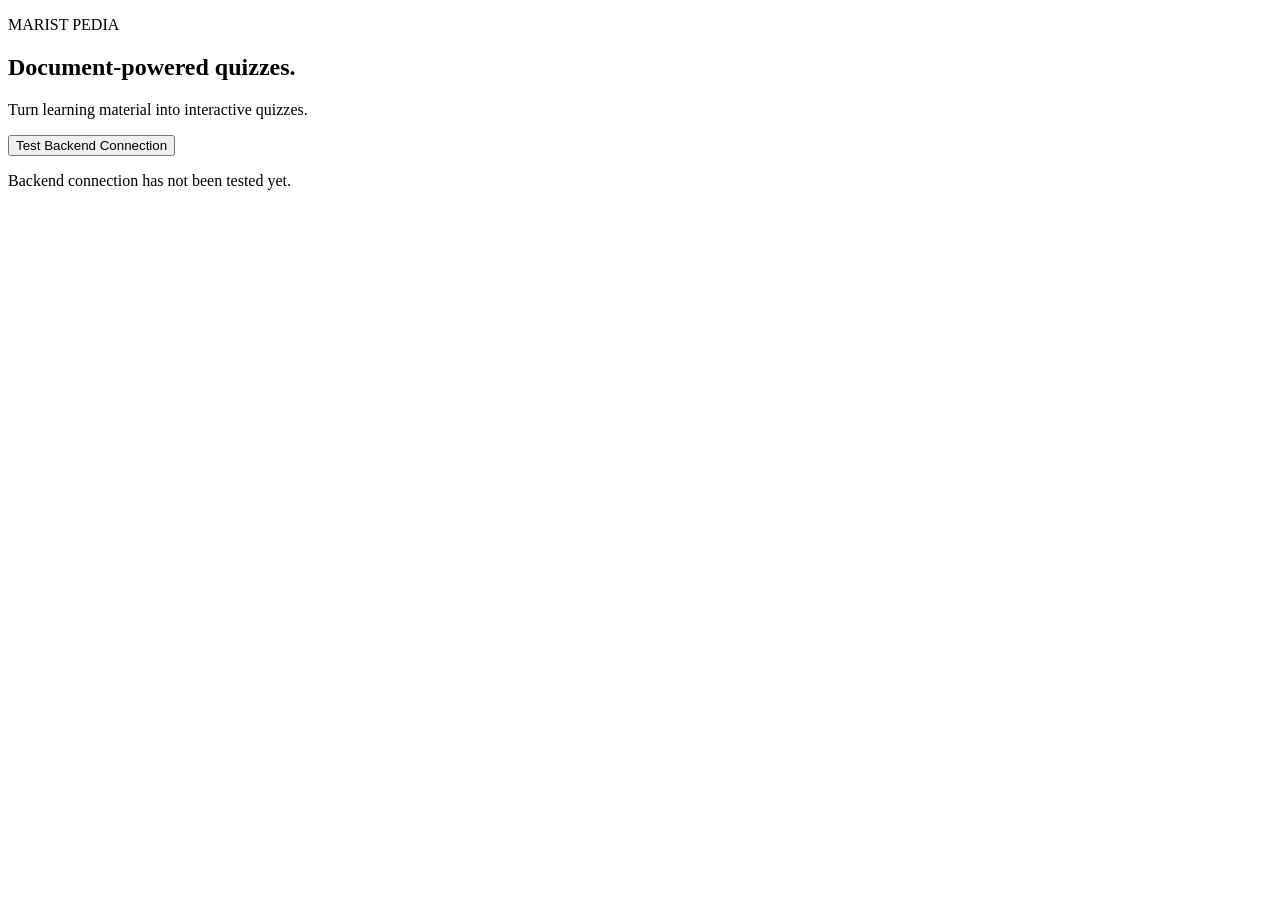
==== frontend/index.html @ e2cadfdc "feat(backend): establish FastAPI architecture" ====
<!DOCTYPE html>
<html lang="en">
<head>
    <meta charset="UTF-8">
    <meta name="viewport" content="width=device-width, initial-scale=1.0">

    <title>Marist Pedia</title>

    <link rel="stylesheet" href="/static/css/style.css">
</head>

<body>
    <main class="container">
        <section class="hero">
            <p class="eyebrow">MARIST PEDIA</p>

            <h1>Document-powered quizzes.</h1>

            <p class="subtitle">
                Turn learning material into interactive quizzes.
            </p>

            <button id="health-button">
                Test Backend Connection
            </button>

            <p id="status" class="status">
                Backend connection has not been tested yet.
            </p>
        </section>
    </main>

    <script src="/static/js/app.js"></script>
</body>
</html>
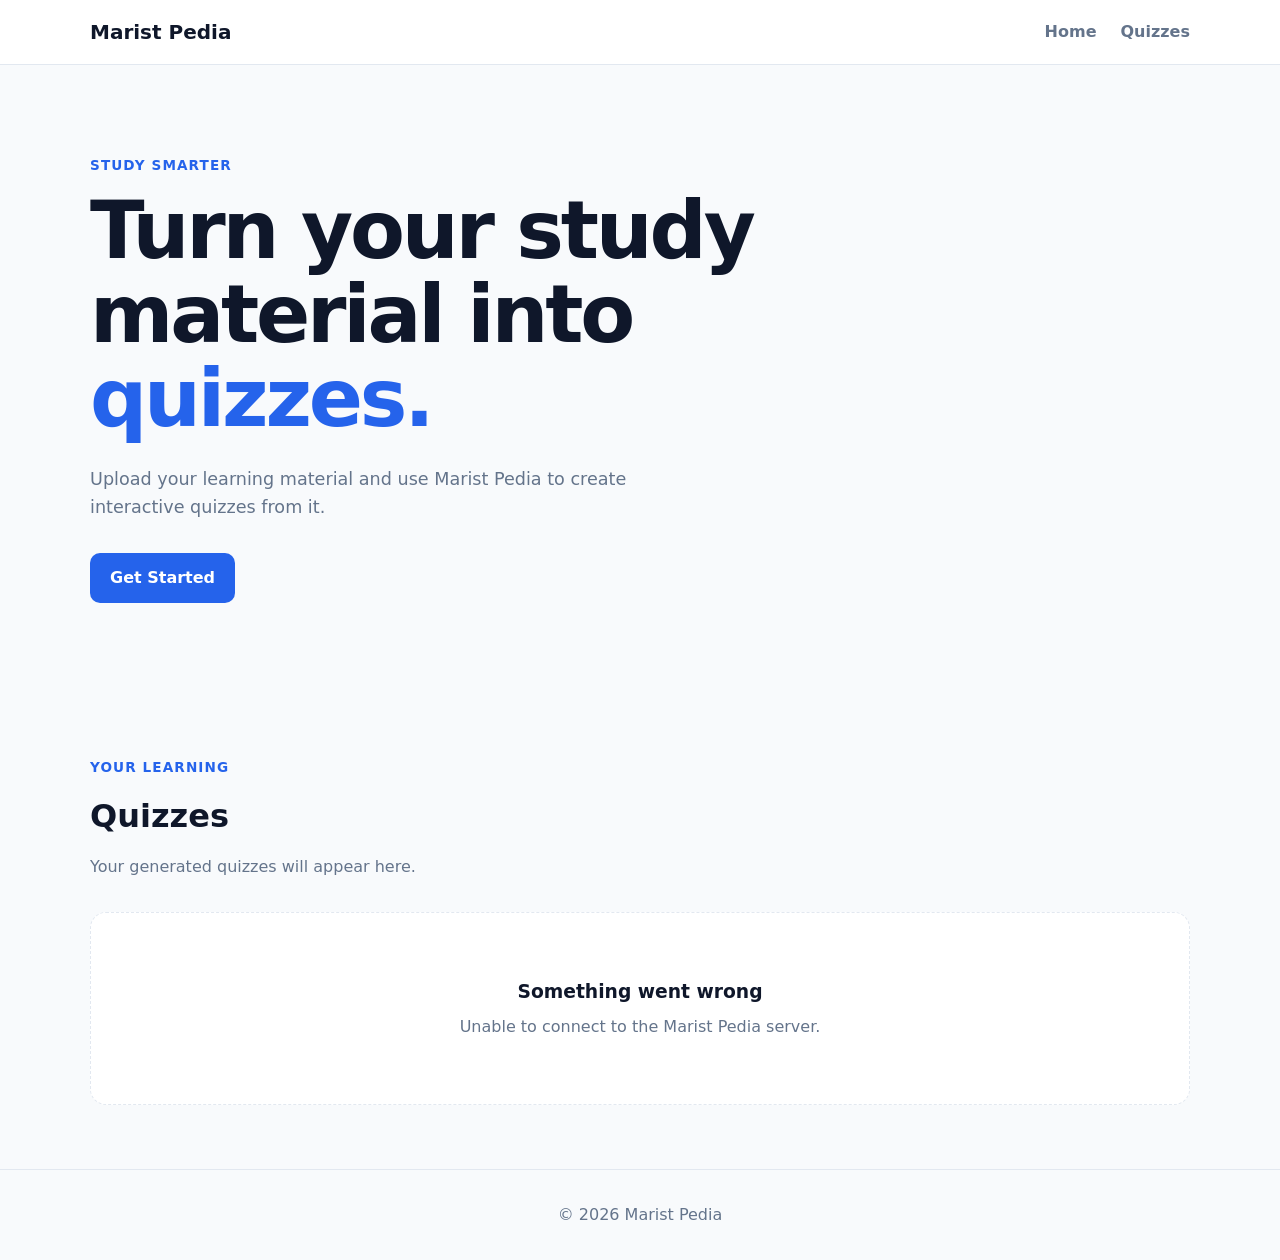
==== commit 08fd342f: "feat(frontend): establish frontend architecture" ====
--- a/frontend/index.html
+++ b/frontend/index.html
@@ -1,35 +1,102 @@
 <!DOCTYPE html>
 <html lang="en">
-<head>
-    <meta charset="UTF-8">
-    <meta name="viewport" content="width=device-width, initial-scale=1.0">
+    <head>
+        <meta charset="UTF-8">
+        <meta name="viewport" content="width=device-width, initial-scale=1.0">
+
+    <meta
+        name="description"
+        content="Marist Pedia - Turn your study documents into interactive quizzes."
+    >
 
     <title>Marist Pedia</title>
 
-    <link rel="stylesheet" href="/static/css/style.css">
-</head>
+    <link rel="stylesheet" href="css/reset.css">
+    <link rel="stylesheet" href="css/variables.css">
+    <link rel="stylesheet" href="css/global.css">
+    <link rel="stylesheet" href="css/components.css">
 
-<body>
-    <main class="container">
-        <section class="hero">
-            <p class="eyebrow">MARIST PEDIA</p>
+    </head>
 
-            <h1>Document-powered quizzes.</h1>
+    <body>
 
-            <p class="subtitle">
-                Turn learning material into interactive quizzes.
-            </p>
+    <header class="site-header">
+        <div class="container header-content">
+            <a href="/" class="logo">
+                Marist Pedia
+            </a>
 
-            <button id="health-button">
-                Test Backend Connection
-            </button>
+            <nav class="main-nav" aria-label="Main navigation">
+                <a href="#home">Home</a>
+                <a href="#quizzes">Quizzes</a>
+            </nav>
+        </div>
+    </header>
 
-            <p id="status" class="status">
-                Backend connection has not been tested yet.
-            </p>
+    <main id="app">
+
+        <!-- Home -->
+        <section id="home" class="page-section">
+            <div class="container hero">
+                <div class="hero-content">
+                    <p class="eyebrow">Study smarter</p>
+
+                    <h1>
+                        Turn your study material into
+                        <span class="highlight">quizzes.</span>
+                    </h1>
+
+                    <p class="hero-description">
+                        Upload your learning material and use Marist Pedia
+                        to create interactive quizzes from it.
+                    </p>
+
+                    <div class="hero-actions">
+                        <button
+                            id="get-started-btn"
+                            class="button button-primary"
+                            type="button"
+                        >
+                            Get Started
+                        </button>
+                    </div>
+                </div>
+            </div>
         </section>
+
+        <!-- Quizzes -->
+        <section id="quizzes" class="page-section">
+            <div class="container">
+                <div class="section-heading">
+                    <p class="eyebrow">Your learning</p>
+                    <h2>Quizzes</h2>
+                    <p>
+                        Your generated quizzes will appear here.
+                    </p>
+                </div>
+
+                <div id="quiz-list" class="quiz-grid">
+                    <div class="empty-state">
+                        <h3>No quizzes yet</h3>
+                        <p>
+                            Upload a document to create your first quiz.
+                        </p>
+                    </div>
+                </div>
+            </div>
+        </section>
+
     </main>
 
-    <script src="/static/js/app.js"></script>
-</body>
-</html>+    <footer class="site-footer">
+        <div class="container">
+            <p>
+                &copy; 2026 Marist Pedia
+            </p>
+        </div>
+    </footer>
+
+    <script type="module" src="js/app.js"></script>
+
+    </body>
+</html>
--- a/frontend/css/variables.css
+++ b/frontend/css/variables.css
@@ -0,0 +1,31 @@
+:root {
+    --color-background: #f8fafc;
+    --color-surface: #ffffff;
+    --color-text: #0f172a;
+    --color-text-muted: #64748b;
+    --color-primary: #2563eb;
+    --color-primary-hover: #1d4ed8;
+    --color-border: #e2e8f0;
+
+    --color-success: #16a34a;
+    --color-error: #dc2626;
+
+    --radius-small: 6px;
+    --radius-medium: 10px;
+    --radius-large: 16px;
+
+    --shadow-small:
+        0 1px 3px rgba(15, 23, 42, 0.08);
+
+    --shadow-medium:
+        0 8px 24px rgba(15, 23, 42, 0.08);
+
+    --container-width: 1100px;
+
+    --spacing-xs: 0.5rem;
+    --spacing-sm: 0.75rem;
+    --spacing-md: 1rem;
+    --spacing-lg: 1.5rem;
+    --spacing-xl: 2rem;
+    --spacing-2xl: 4rem;
+}
--- a/frontend/css/global.css
+++ b/frontend/css/global.css
@@ -0,0 +1,148 @@
+body {
+    background: var(--color-background);
+    color: var(--color-text);
+    font-family:
+        Inter,
+        ui-sans-serif,
+        system-ui,
+        -apple-system,
+        BlinkMacSystemFont,
+        "Segoe UI",
+        sans-serif;
+    line-height: 1.6;
+}
+
+a {
+    color: inherit;
+    text-decoration: none;
+}
+
+.container {
+    width: min(
+        calc(100% - 2rem),
+        var(--container-width)
+    );
+
+    margin-inline: auto;
+}
+
+.site-header {
+    background: var(--color-surface);
+    border-bottom: 1px solid var(--color-border);
+}
+
+.header-content {
+    min-height: 64px;
+
+    display: flex;
+    align-items: center;
+    justify-content: space-between;
+    gap: var(--spacing-lg);
+}
+
+.logo {
+    font-size: 1.25rem;
+    font-weight: 800;
+}
+
+.main-nav {
+    display: flex;
+    gap: var(--spacing-lg);
+}
+
+.main-nav a {
+    color: var(--color-text-muted);
+    font-weight: 600;
+}
+
+.main-nav a:hover {
+    color: var(--color-primary);
+}
+
+.page-section {
+    padding: var(--spacing-2xl) 0;
+}
+
+.hero {
+    min-height: 500px;
+
+    display: flex;
+    align-items: center;
+}
+
+.hero-content {
+    max-width: 700px;
+}
+
+.eyebrow {
+    margin-bottom: var(--spacing-sm);
+
+    color: var(--color-primary);
+
+    font-size: 0.85rem;
+    font-weight: 800;
+    letter-spacing: 0.08em;
+    text-transform: uppercase;
+}
+
+.hero h1 {
+    max-width: 700px;
+
+    font-size: clamp(2.5rem, 7vw, 5rem);
+    line-height: 1.05;
+    letter-spacing: -0.04em;
+}
+
+.highlight {
+    color: var(--color-primary);
+}
+
+.hero-description {
+    max-width: 600px;
+    margin-top: var(--spacing-lg);
+
+    color: var(--color-text-muted);
+    font-size: 1.1rem;
+}
+
+.hero-actions {
+    margin-top: var(--spacing-xl);
+}
+
+.section-heading {
+    margin-bottom: var(--spacing-xl);
+}
+
+.section-heading h2 {
+    font-size: 2rem;
+}
+
+.section-heading > p:last-child {
+    margin-top: var(--spacing-sm);
+    color: var(--color-text-muted);
+}
+
+.site-footer {
+    padding: var(--spacing-xl) 0;
+
+    border-top: 1px solid var(--color-border);
+
+    color: var(--color-text-muted);
+    text-align: center;
+}
+
+@media (max-width: 600px) {
+    .header-content {
+        flex-direction: column;
+        justify-content: center;
+        padding: var(--spacing-md) 0;
+    }
+
+    .main-nav {
+        gap: var(--spacing-md);
+    }
+
+    .hero {
+        min-height: 400px;
+    }
+}
--- a/frontend/css/components.css
+++ b/frontend/css/components.css
@@ -0,0 +1,73 @@
+.button {
+    display: inline-flex;
+    align-items: center;
+    justify-content: center;
+
+    min-height: 44px;
+    padding: 0.75rem 1.25rem;
+
+    border: 0;
+    border-radius: var(--radius-medium);
+
+    font-weight: 700;
+
+    transition:
+        background-color 0.2s ease,
+        transform 0.2s ease;
+}
+
+.button:hover {
+    transform: translateY(-1px);
+}
+
+.button-primary {
+    background: var(--color-primary);
+    color: white;
+}
+
+.button-primary:hover {
+    background: var(--color-primary-hover);
+}
+
+.quiz-grid {
+    display: grid;
+    grid-template-columns: repeat(
+        auto-fit,
+        minmax(240px, 1fr)
+    );
+
+    gap: var(--spacing-lg);
+}
+
+.quiz-card {
+    padding: var(--spacing-lg);
+
+    background: var(--color-surface);
+    border: 1px solid var(--color-border);
+    border-radius: var(--radius-large);
+
+    box-shadow: var(--shadow-small);
+}
+
+.quiz-card h3 {
+    margin-bottom: var(--spacing-sm);
+}
+
+.quiz-card p {
+    color: var(--color-text-muted);
+}
+
+.empty-state {
+    padding: var(--spacing-2xl);
+
+    background: var(--color-surface);
+    border: 1px dashed var(--color-border);
+    border-radius: var(--radius-large);
+
+    text-align: center;
+}
+
+.empty-state p {
+    margin-top: var(--spacing-xs);
+    color: var(--color-text-muted);
+}
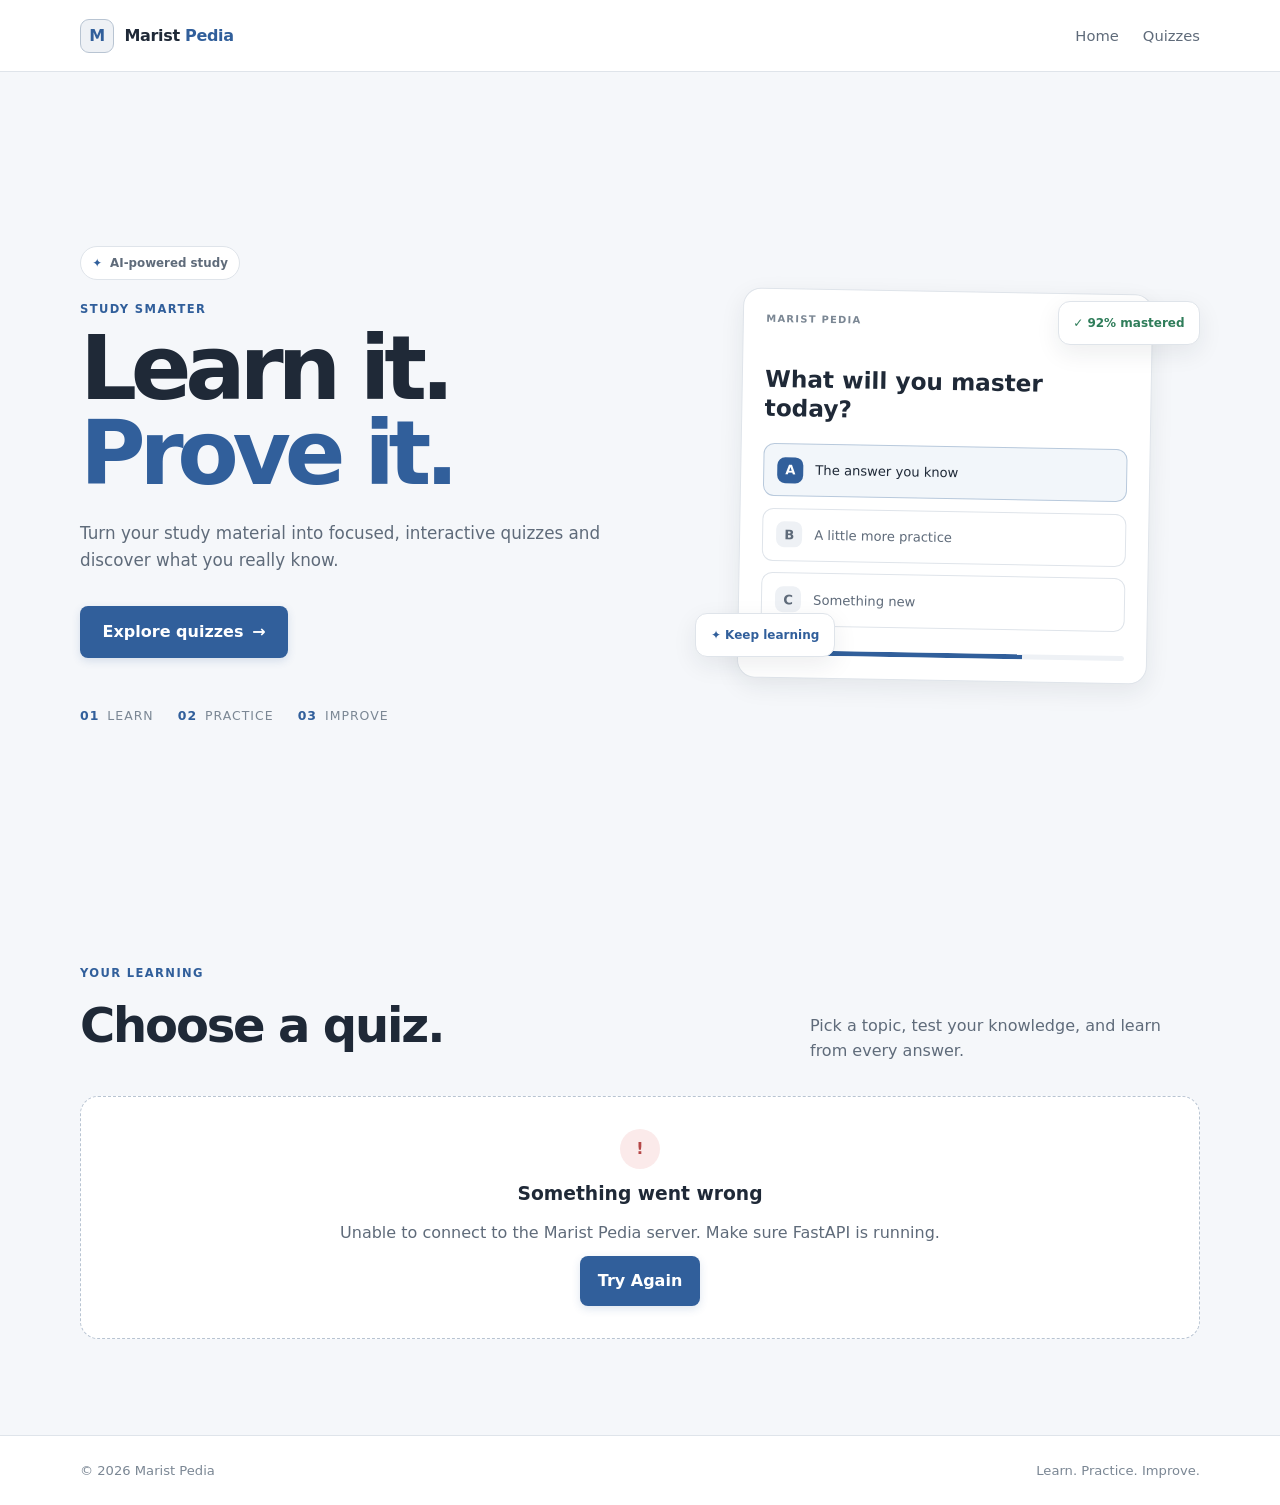
==== commit da1c270e: "feat(frontend): build quiz interface and impprove quiz UX" ====
--- a/frontend/index.html
+++ b/frontend/index.html
@@ -1,31 +1,23 @@
 <!DOCTYPE html>
 <html lang="en">
-    <head>
-        <meta charset="UTF-8">
-        <meta name="viewport" content="width=device-width, initial-scale=1.0">
-
-    <meta
-        name="description"
-        content="Marist Pedia - Turn your study documents into interactive quizzes."
-    >
-
-    <title>Marist Pedia</title>
-
+<head>
+    <meta charset="UTF-8">
+    <meta name="viewport" content="width=device-width, initial-scale=1.0">
+    <meta name="description" content="Marist Pedia - Turn your study material into interactive quizzes.">
+    <title>Marist Pedia — Study Smarter</title>
     <link rel="stylesheet" href="css/reset.css">
     <link rel="stylesheet" href="css/variables.css">
     <link rel="stylesheet" href="css/global.css">
     <link rel="stylesheet" href="css/components.css">
-
-    </head>
-
-    <body>
-
+    <link rel="stylesheet" href="css/style.css">
+</head>
+<body>
     <header class="site-header">
         <div class="container header-content">
-            <a href="/" class="logo">
-                Marist Pedia
+            <a href="#home" class="logo" aria-label="Marist Pedia home">
+                <span class="logo-mark" aria-hidden="true">M</span>
+                <span>Marist <strong>Pedia</strong></span>
             </a>
-
             <nav class="main-nav" aria-label="Main navigation">
                 <a href="#home">Home</a>
                 <a href="#quizzes">Quizzes</a>
@@ -34,69 +26,130 @@
     </header>
 
     <main id="app">
-
-        <!-- Home -->
-        <section id="home" class="page-section">
+        <section id="home" class="page-section hero-section">
             <div class="container hero">
                 <div class="hero-content">
+                    <div class="hero-badge"><span aria-hidden="true">✦</span> AI-powered study</div>
                     <p class="eyebrow">Study smarter</p>
+                    <h1>Learn it.<br><span class="highlight">Prove it.</span></h1>
+                    <p class="hero-description">
+                        Turn your study material into focused, interactive quizzes and discover what you really know.
+                    </p>
+                    <div class="hero-actions">
+                        <button id="get-started-btn" class="button button-primary button-large" type="button">
+                            Explore quizzes <span aria-hidden="true">→</span>
+                        </button>
+                    </div>
+                    <div class="hero-stats" aria-label="App features">
+                        <span><strong>01</strong> Learn</span>
+                        <span><strong>02</strong> Practice</span>
+                        <span><strong>03</strong> Improve</span>
+                    </div>
+                </div>
+                <div class="hero-visual" aria-hidden="true">
+                    <div class="floating-card floating-card-main">
+                        <div class="visual-top"><span>MARIST PEDIA</span><span>QUIZ</span></div>
+                        <div class="visual-question">What will you master today?</div>
+                        <div class="visual-option active"><span>A</span> The answer you know</div>
+                        <div class="visual-option"><span>B</span> A little more practice</div>
+                        <div class="visual-option"><span>C</span> Something new</div>
+                        <div class="visual-progress"><span></span></div>
+                    </div>
+                    <div class="floating-chip chip-score">✓  92% mastered</div>
+                    <div class="floating-chip chip-streak">✦ Keep learning</div>
+                </div>
+            </div>
+        </section>
 
-                    <h1>
-                        Turn your study material into
-                        <span class="highlight">quizzes.</span>
-                    </h1>
-
-                    <p class="hero-description">
-                        Upload your learning material and use Marist Pedia
-                        to create interactive quizzes from it.
-                    </p>
-
-                    <div class="hero-actions">
-                        <button
-                            id="get-started-btn"
-                            class="button button-primary"
-                            type="button"
-                        >
-                            Get Started
-                        </button>
+        <section id="quizzes" class="page-section quiz-library-section">
+            <div class="container">
+                <div class="section-heading">
+                    <div>
+                        <p class="eyebrow">Your learning</p>
+                        <h2>Choose a quiz.</h2>
+                    </div>
+                    <p>Pick a topic, test your knowledge, and learn from every answer.</p>
+                </div>
+                <div id="quiz-list" class="quiz-grid" aria-live="polite" aria-busy="true">
+                    <div class="loading-state" role="status">
+                        <div class="spinner" aria-hidden="true"></div>
+                        <p>Loading quizzes...</p>
                     </div>
                 </div>
             </div>
         </section>
 
-        <!-- Quizzes -->
-        <section id="quizzes" class="page-section">
-            <div class="container">
-                <div class="section-heading">
-                    <p class="eyebrow">Your learning</p>
-                    <h2>Quizzes</h2>
-                    <p>
-                        Your generated quizzes will appear here.
-                    </p>
+        <section id="quiz-screen" class="page-section quiz-screen-section hidden" aria-labelledby="quiz-title">
+            <div class="container quiz-container">
+                <div class="quiz-header">
+                    <button id="back-to-quizzes-btn" class="button button-ghost" type="button">← Exit quiz</button>
+                    <div class="quiz-session-info">
+                        <span id="quiz-status">0 answered</span>
+                        <span class="session-dot" aria-hidden="true"></span>
+                        <span id="quiz-progress">Question 1 of 5</span>
+                    </div>
                 </div>
 
-                <div id="quiz-list" class="quiz-grid">
-                    <div class="empty-state">
-                        <h3>No quizzes yet</h3>
-                        <p>
-                            Upload a document to create your first quiz.
-                        </p>
+                <div class="progress-track">
+                    <div id="quiz-progress-bar" class="progress-bar" role="progressbar" aria-label="Quiz progress" aria-valuemin="0" aria-valuemax="100" aria-valuenow="0"></div>
+                </div>
+
+                <div id="question-navigator" class="question-navigator" aria-label="Question navigation"></div>
+
+                <article class="quiz-panel">
+                    <div class="quiz-panel-header">
+                        <div>
+                            <p class="eyebrow">Current quiz</p>
+                            <h1 id="quiz-title">Quiz</h1>
+                            <p id="quiz-subtitle" class="quiz-subtitle">Choose the best answer.</p>
+                        </div>
+                        <span id="question-difficulty" class="difficulty-badge" data-difficulty="medium">Medium</span>
+                    </div>
+
+                    <div class="question-area">
+                        <div class="question-label">Question</div>
+                        <h2 id="question-text" class="question-text" tabindex="-1">Question text</h2>
+                        <div id="answer-options" class="answer-options" role="radiogroup" aria-label="Answer choices"></div>
+                    </div>
+
+                    <div class="quiz-navigation">
+                        <button id="previous-question-btn" class="button button-secondary" type="button">← Previous</button>
+                        <button id="next-question-btn" class="button button-primary" type="button">Next <span aria-hidden="true">→</span></button>
+                        <button id="submit-quiz-btn" class="button button-success hidden" type="button">Submit quiz <span aria-hidden="true">✓</span></button>
+                    </div>
+                    <p class="keyboard-hint">Tip: use <kbd>←</kbd> <kbd>→</kbd> to move between questions.</p>
+                </article>
+            </div>
+        </section>
+
+        <section id="results-screen" class="page-section results-section hidden" aria-labelledby="results-title">
+            <div class="container results-container">
+                <div class="results-card">
+                    <div class="result-celebration" aria-hidden="true">✦</div>
+                    <p class="eyebrow">Quiz complete</p>
+                    <h1 id="results-title">Your Results</h1>
+                    <p id="result-message" class="result-message">Nice work.</p>
+                    <div class="score-display" aria-live="polite">
+                        <span id="score-percentage" class="score-percentage">0%</span>
+                        <p id="score-summary">You answered 0 out of 0 questions correctly.</p>
+                    </div>
+                    <div id="results-review" class="results-review" aria-live="polite"></div>
+                    <div class="results-actions">
+                        <button id="retry-quiz-btn" class="button button-primary" type="button">Try again <span aria-hidden="true">↻</span></button>
+                        <button id="results-back-btn" class="button button-secondary" type="button">Back to quizzes</button>
                     </div>
                 </div>
             </div>
         </section>
-
     </main>
 
     <footer class="site-footer">
-        <div class="container">
-            <p>
-                &copy; 2026 Marist Pedia
-            </p>
+        <div class="container footer-content">
+            <span>© 2026 Marist Pedia</span>
+            <span>Learn. Practice. Improve.</span>
         </div>
     </footer>
 
     <script type="module" src="js/app.js"></script>
-
-    </body>
+</body>
 </html>
--- a/frontend/css/variables.css
+++ b/frontend/css/variables.css
@@ -1,31 +1,33 @@
 :root {
-    --color-background: #f8fafc;
+    --color-bg: #f5f7fa;
+    --color-bg-soft: #eef1f5;
     --color-surface: #ffffff;
-    --color-text: #0f172a;
-    --color-text-muted: #64748b;
-    --color-primary: #2563eb;
-    --color-primary-hover: #1d4ed8;
-    --color-border: #e2e8f0;
-
-    --color-success: #16a34a;
-    --color-error: #dc2626;
-
-    --radius-small: 6px;
-    --radius-medium: 10px;
-    --radius-large: 16px;
-
-    --shadow-small:
-        0 1px 3px rgba(15, 23, 42, 0.08);
-
-    --shadow-medium:
-        0 8px 24px rgba(15, 23, 42, 0.08);
-
-    --container-width: 1100px;
-
-    --spacing-xs: 0.5rem;
+    --color-surface-solid: #ffffff;
+    --color-surface-hover: #f8fafc;
+    --color-text: #1f2937;
+    --color-text-muted: #5f6b7a;
+    --color-text-soft: #7b8794;
+    --color-primary: #315f9b;
+    --color-primary-strong: #254b7d;
+    --color-accent: #4b6f9f;
+    --color-success: #2f7d5a;
+    --color-error: #b54747;
+    --color-warning: #a56a1f;
+    --color-border: #dfe4ea;
+    --color-border-strong: #b8c4d2;
+    --shadow-card: 0 8px 24px rgba(31, 41, 55, 0.08);
+    --shadow-button: 0 3px 8px rgba(49, 95, 155, 0.16);
+    --radius-small: 8px;
+    --radius-medium: 12px;
+    --radius-large: 18px;
+    --radius-pill: 999px;
+    --container-width: 1120px;
+    --header-height: 72px;
+    --spacing-xs: 0.4rem;
     --spacing-sm: 0.75rem;
     --spacing-md: 1rem;
     --spacing-lg: 1.5rem;
     --spacing-xl: 2rem;
-    --spacing-2xl: 4rem;
+    --spacing-2xl: 3rem;
+    --spacing-3xl: 5rem;
 }
--- a/frontend/css/global.css
+++ b/frontend/css/global.css
@@ -1,148 +1,42 @@
 body {
-    background: var(--color-background);
+    min-height: 100vh;
+    background: var(--color-bg);
     color: var(--color-text);
-    font-family:
-        Inter,
-        ui-sans-serif,
-        system-ui,
-        -apple-system,
-        BlinkMacSystemFont,
-        "Segoe UI",
-        sans-serif;
+    font-family: Inter, ui-sans-serif, system-ui, -apple-system, BlinkMacSystemFont, "Segoe UI", sans-serif;
     line-height: 1.6;
+    overflow-x: hidden;
 }
 
-a {
-    color: inherit;
-    text-decoration: none;
-}
-
-.container {
-    width: min(
-        calc(100% - 2rem),
-        var(--container-width)
-    );
-
-    margin-inline: auto;
-}
-
-.site-header {
-    background: var(--color-surface);
-    border-bottom: 1px solid var(--color-border);
-}
-
-.header-content {
-    min-height: 64px;
-
-    display: flex;
-    align-items: center;
-    justify-content: space-between;
-    gap: var(--spacing-lg);
-}
-
-.logo {
-    font-size: 1.25rem;
-    font-weight: 800;
-}
-
-.main-nav {
-    display: flex;
-    gap: var(--spacing-lg);
-}
-
-.main-nav a {
-    color: var(--color-text-muted);
-    font-weight: 600;
-}
-
-.main-nav a:hover {
-    color: var(--color-primary);
-}
-
-.page-section {
-    padding: var(--spacing-2xl) 0;
-}
-
-.hero {
-    min-height: 500px;
-
-    display: flex;
-    align-items: center;
-}
-
-.hero-content {
-    max-width: 700px;
-}
-
-.eyebrow {
-    margin-bottom: var(--spacing-sm);
-
-    color: var(--color-primary);
-
-    font-size: 0.85rem;
-    font-weight: 800;
-    letter-spacing: 0.08em;
-    text-transform: uppercase;
-}
-
-.hero h1 {
-    max-width: 700px;
-
-    font-size: clamp(2.5rem, 7vw, 5rem);
-    line-height: 1.05;
-    letter-spacing: -0.04em;
-}
-
-.highlight {
-    color: var(--color-primary);
-}
-
-.hero-description {
-    max-width: 600px;
-    margin-top: var(--spacing-lg);
-
-    color: var(--color-text-muted);
-    font-size: 1.1rem;
-}
-
-.hero-actions {
-    margin-top: var(--spacing-xl);
-}
-
-.section-heading {
-    margin-bottom: var(--spacing-xl);
-}
-
-.section-heading h2 {
-    font-size: 2rem;
-}
-
-.section-heading > p:last-child {
-    margin-top: var(--spacing-sm);
-    color: var(--color-text-muted);
-}
-
-.site-footer {
-    padding: var(--spacing-xl) 0;
-
-    border-top: 1px solid var(--color-border);
-
-    color: var(--color-text-muted);
-    text-align: center;
-}
-
-@media (max-width: 600px) {
-    .header-content {
-        flex-direction: column;
-        justify-content: center;
-        padding: var(--spacing-md) 0;
-    }
-
-    .main-nav {
-        gap: var(--spacing-md);
-    }
-
-    .hero {
-        min-height: 400px;
-    }
-}
+button:focus-visible, a:focus-visible { outline: 3px solid rgba(49, 95, 155, 0.3); outline-offset: 3px; }
+.container { width: min(calc(100% - 2rem), var(--container-width)); margin-inline: auto; }
+.page-section { padding: 6rem 0; }
+.hidden { display: none !important; }
+.eyebrow { color: var(--color-primary); font-size: 0.72rem; font-weight: 800; letter-spacing: 0.12em; text-transform: uppercase; }
+.button { display: inline-flex; align-items: center; justify-content: center; gap: 0.55rem; min-height: 44px; padding: 0.7rem 1.05rem; border: 1px solid transparent; border-radius: var(--radius-small); font-weight: 700; transition: transform 160ms ease, border-color 160ms ease, background 160ms ease, box-shadow 160ms ease, opacity 160ms ease; }
+.button:hover:not(:disabled) { transform: translateY(-1px); }
+.button:disabled { cursor: not-allowed; opacity: 0.55; }
+.button-primary { background: var(--color-primary); color: #fff; box-shadow: var(--shadow-button); }
+.button-primary:hover:not(:disabled) { background: var(--color-primary-strong); }
+.button-secondary { background: var(--color-surface); color: var(--color-text); border-color: var(--color-border-strong); }
+.button-secondary:hover:not(:disabled) { background: var(--color-surface-hover); }
+.button-ghost { background: transparent; color: var(--color-text-muted); border-color: transparent; padding-left: 0; }
+.button-ghost:hover:not(:disabled) { color: var(--color-primary); }
+.button-success { background: var(--color-success); color: #fff; }
+.button-large { min-height: 52px; padding-inline: 1.35rem; }
+.site-header { position: sticky; top: 0; z-index: 20; height: var(--header-height); border-bottom: 1px solid var(--color-border); background: rgba(255,255,255,0.96); backdrop-filter: blur(8px); }
+.header-content { height: 100%; display: flex; align-items: center; justify-content: space-between; }
+.logo { display: inline-flex; align-items: center; gap: 0.65rem; font-weight: 700; letter-spacing: -0.02em; }
+.logo strong { color: var(--color-primary); }
+.logo-mark { display: grid; place-items: center; width: 34px; height: 34px; border: 1px solid var(--color-border-strong); border-radius: 9px; background: var(--color-bg-soft); color: var(--color-primary); font-weight: 900; }
+.main-nav { display: flex; gap: 1.5rem; color: var(--color-text-muted); font-size: 0.92rem; }
+.main-nav a:hover { color: var(--color-primary); }
+.site-footer { border-top: 1px solid var(--color-border); color: var(--color-text-soft); font-size: 0.82rem; padding: 1.5rem 0; background: var(--color-surface); }
+.footer-content { display: flex; justify-content: space-between; gap: 1rem; }
+.loading-state, .error-state, .empty-state { grid-column: 1 / -1; min-height: 220px; display: grid; place-items: center; align-content: center; gap: 0.65rem; text-align: center; padding: 2rem; border: 1px dashed var(--color-border-strong); border-radius: var(--radius-large); background: var(--color-surface); }
+.loading-state p, .error-state p, .empty-state p { color: var(--color-text-muted); }
+.spinner { width: 32px; height: 32px; border: 3px solid var(--color-border); border-top-color: var(--color-primary); border-radius: 50%; animation: spin 800ms linear infinite; }
+.error-icon { display: grid; place-items: center; width: 40px; height: 40px; border-radius: 50%; background: #fbeaea; color: var(--color-error); font-weight: 900; }
+.empty-state-icon { color: var(--color-primary); font-size: 2rem; }
+.button-spinner { width: 16px; height: 16px; border: 2px solid currentColor; border-right-color: transparent; border-radius: 50%; animation: spin 700ms linear infinite; }
+@keyframes spin { to { transform: rotate(360deg); } }
+@media (prefers-reduced-motion: reduce) { *, *::before, *::after { scroll-behavior: auto !important; animation-duration: 0.01ms !important; transition-duration: 0.01ms !important; } }
--- a/frontend/css/components.css
+++ b/frontend/css/components.css
@@ -1,73 +1,41 @@
-.button {
-    display: inline-flex;
-    align-items: center;
-    justify-content: center;
+.quiz-grid { display: grid; grid-template-columns: repeat(3, minmax(0, 1fr)); gap: 1rem; }
 
-    min-height: 44px;
-    padding: 0.75rem 1.25rem;
-
-    border: 0;
-    border-radius: var(--radius-medium);
-
-    font-weight: 700;
-
-    transition:
-        background-color 0.2s ease,
-        transform 0.2s ease;
+.quiz-card {
+    display: flex;
+    min-height: 250px;
+    flex-direction: column;
+    justify-content: space-between;
+    gap: 1.5rem;
+    padding: 1.35rem;
+    border: 1px solid var(--color-border);
+    border-radius: var(--radius-large);
+    background: var(--color-surface);
+    box-shadow: var(--shadow-card);
+    transition: transform 180ms ease, border-color 180ms ease, background 180ms ease;
 }
 
-.button:hover {
-    transform: translateY(-1px);
-}
+.quiz-card:hover { transform: translateY(-5px); border-color: var(--color-border-strong); background: var(--color-surface-hover); }
+.quiz-card-top, .quiz-card-footer { display: flex; align-items: center; justify-content: space-between; gap: 1rem; }
+.quiz-card-icon { display: grid; place-items: center; width: 42px; height: 42px; border-radius: 12px; background: var(--color-bg-soft); color: var(--color-accent); }
+.quiz-card-label { color: var(--color-text-soft); font-size: 0.72rem; text-transform: uppercase; letter-spacing: 0.12em; font-weight: 800; }
+.quiz-card-content h3 { margin-bottom: 0.45rem; font-size: 1.25rem; letter-spacing: -0.02em; }
+.quiz-card-content p { color: var(--color-text-muted); font-size: 0.9rem; }
+.quiz-card-meta { display: inline-flex; align-items: center; gap: 0.45rem; color: var(--color-text-soft); font-size: 0.82rem; }
 
-.button-primary {
-    background: var(--color-primary);
-    color: white;
-}
+.difficulty-badge { display: inline-flex; align-items: center; min-height: 30px; padding: 0.25rem 0.7rem; border: 1px solid rgba(255,199,107,0.25); border-radius: var(--radius-pill); background: rgba(255,199,107,0.08); color: var(--color-warning); font-size: 0.74rem; font-weight: 800; }
+.difficulty-badge[data-difficulty="easy"] { border-color: #bcdccc; background: #eef8f3; color: var(--color-success); }
+.difficulty-badge[data-difficulty="hard"] { border-color: #e8c4c4; background: #fdf1f1; color: var(--color-error); }
 
-.button-primary:hover {
-    background: var(--color-primary-hover);
-}
-
-.quiz-grid {
-    display: grid;
-    grid-template-columns: repeat(
-        auto-fit,
-        minmax(240px, 1fr)
-    );
-
-    gap: var(--spacing-lg);
-}
-
-.quiz-card {
-    padding: var(--spacing-lg);
-
-    background: var(--color-surface);
-    border: 1px solid var(--color-border);
-    border-radius: var(--radius-large);
-
-    box-shadow: var(--shadow-small);
-}
-
-.quiz-card h3 {
-    margin-bottom: var(--spacing-sm);
-}
-
-.quiz-card p {
-    color: var(--color-text-muted);
-}
-
-.empty-state {
-    padding: var(--spacing-2xl);
-
-    background: var(--color-surface);
-    border: 1px dashed var(--color-border);
-    border-radius: var(--radius-large);
-
-    text-align: center;
-}
-
-.empty-state p {
-    margin-top: var(--spacing-xs);
-    color: var(--color-text-muted);
-}
+.result-item { padding: 1.25rem; border: 1px solid var(--color-border); border-left: 3px solid var(--color-error); border-radius: var(--radius-medium); background: rgba(255,255,255,0.025); }
+.result-correct { border-left-color: var(--color-success); }
+.result-item-header { display: flex; align-items: center; justify-content: space-between; margin-bottom: 0.8rem; }
+.result-number { display: grid; place-items: center; width: 30px; height: 30px; border-radius: 50%; background: rgba(255,255,255,0.06); font-size: 0.8rem; font-weight: 800; }
+.result-status { color: var(--color-error); font-size: 0.76rem; font-weight: 800; text-transform: uppercase; letter-spacing: 0.08em; }
+.result-correct .result-status { color: var(--color-success); }
+.result-item h3 { margin-bottom: 1rem; font-size: 1rem; line-height: 1.5; }
+.result-answer-row { display: flex; justify-content: space-between; gap: 1rem; padding: 0.7rem 0; border-top: 1px solid var(--color-border); color: var(--color-text-muted); font-size: 0.86rem; }
+.result-answer-row strong { color: var(--color-text); text-align: right; }
+.correct-answer-row strong { color: var(--color-success); }
+.result-explanation { margin-top: 0.75rem; padding: 0.85rem; border-radius: 10px; background: var(--color-bg-soft); color: var(--color-text-muted); font-size: 0.85rem; }
+.result-explanation strong { color: var(--color-primary); }
+.result-explanation p { margin-top: 0.25rem; }
--- a/frontend/css/style.css
+++ b/frontend/css/style.css
@@ -0,0 +1,73 @@
+.hero-section { min-height: calc(100vh - var(--header-height)); display: grid; align-items: center; padding-block: 5rem; }
+.hero { display: grid; grid-template-columns: 1.02fr 0.98fr; align-items: center; gap: 5rem; }
+.hero-badge { display: inline-flex; align-items: center; gap: 0.5rem; margin-bottom: 1.25rem; padding: 0.4rem 0.7rem; border: 1px solid var(--color-border); border-radius: var(--radius-pill); background: var(--color-surface); color: var(--color-text-muted); font-size: 0.74rem; font-weight: 750; }
+.hero-badge span { color: var(--color-primary); }
+.hero h1 { margin-top: 0.45rem; font-size: clamp(3.4rem, 7vw, 6.2rem); line-height: 0.95; letter-spacing: -0.07em; }
+.highlight { color: var(--color-primary); }
+.hero-description { max-width: 560px; margin-top: 1.5rem; color: var(--color-text-muted); font-size: 1.05rem; }
+.hero-actions { margin-top: 2rem; }
+.hero-stats { display: flex; flex-wrap: wrap; gap: 1.5rem; margin-top: 3rem; color: var(--color-text-soft); font-size: 0.78rem; text-transform: uppercase; letter-spacing: 0.08em; }
+.hero-stats span { display: flex; align-items: center; gap: 0.5rem; }
+.hero-stats strong { color: var(--color-primary); }
+.hero-visual { position: relative; min-height: 450px; display: grid; place-items: center; }
+.floating-card-main { width: min(100%, 410px); padding: 1.4rem; border: 1px solid var(--color-border); border-radius: var(--radius-large); background: var(--color-surface); box-shadow: var(--shadow-card); transform: rotate(1deg); }
+.visual-top { display: flex; justify-content: space-between; color: var(--color-text-soft); font-size: 0.62rem; font-weight: 800; letter-spacing: 0.13em; }
+.visual-top span:last-child { color: var(--color-primary); }
+.visual-question { margin: 2.3rem 0 1.3rem; font-size: 1.45rem; font-weight: 750; line-height: 1.25; }
+.visual-option { display: flex; align-items: center; gap: 0.75rem; margin-top: 0.7rem; padding: 0.8rem; border: 1px solid var(--color-border); border-radius: 11px; color: var(--color-text-muted); font-size: 0.82rem; }
+.visual-option span { display: grid; place-items: center; width: 26px; height: 26px; border-radius: 8px; background: var(--color-bg-soft); font-weight: 800; }
+.visual-option.active { border-color: #b8c9dc; background: #f2f6fa; color: var(--color-text); }
+.visual-option.active span { background: var(--color-primary); color: #fff; }
+.visual-progress { height: 5px; margin-top: 1.5rem; overflow: hidden; border-radius: var(--radius-pill); background: var(--color-bg-soft); }
+.visual-progress span { display: block; width: 72%; height: 100%; background: var(--color-primary); }
+.floating-chip { position: absolute; padding: 0.7rem 0.9rem; border: 1px solid var(--color-border); border-radius: 12px; background: var(--color-surface); box-shadow: var(--shadow-card); font-size: 0.75rem; font-weight: 750; }
+.chip-score { top: 9%; right: 0; color: var(--color-success); }
+.chip-streak { bottom: 12%; left: 1%; color: var(--color-primary); }
+.quiz-library-section { padding-top: 4rem; }
+.section-heading { display: flex; align-items: end; justify-content: space-between; gap: 2rem; margin-bottom: 2rem; }
+.section-heading h2 { margin-top: 0.3rem; font-size: clamp(2rem, 4vw, 3rem); letter-spacing: -0.045em; }
+.section-heading > p { max-width: 390px; color: var(--color-text-muted); }
+.quiz-screen-section { min-height: calc(100vh - var(--header-height)); padding-top: 2.5rem; }
+.quiz-container { max-width: 900px; }
+.quiz-header { display: flex; align-items: center; justify-content: space-between; gap: 1rem; }
+.quiz-session-info { display: inline-flex; align-items: center; gap: 0.55rem; color: var(--color-text-soft); font-size: 0.8rem; }
+.session-dot { width: 4px; height: 4px; border-radius: 50%; background: var(--color-text-soft); }
+.progress-track { height: 5px; margin-top: 1.2rem; overflow: hidden; border-radius: var(--radius-pill); background: var(--color-bg-soft); }
+.progress-bar { width: 0; height: 100%; border-radius: inherit; background: var(--color-primary); transition: width 220ms ease; }
+.question-navigator { display: flex; flex-wrap: wrap; gap: 0.45rem; margin: 1.2rem 0; }
+.question-dot { width: 32px; height: 32px; border: 1px solid var(--color-border); border-radius: 9px; background: var(--color-surface); color: var(--color-text-soft); font-size: 0.72rem; font-weight: 800; transition: 160ms ease; }
+.question-dot:hover { border-color: var(--color-primary); color: var(--color-primary); }
+.question-dot.current { border-color: var(--color-primary); background: #eef3f8; color: var(--color-primary); }
+.question-dot.answered:not(.current) { border-color: #bcdccc; color: var(--color-success); }
+.quiz-panel { margin-top: 0.5rem; padding: clamp(1.4rem, 4vw, 2.5rem); border: 1px solid var(--color-border); border-radius: var(--radius-large); background: var(--color-surface); box-shadow: var(--shadow-card); }
+.quiz-panel-header { display: flex; align-items: start; justify-content: space-between; gap: 1rem; padding-bottom: 1.5rem; border-bottom: 1px solid var(--color-border); }
+.quiz-panel-header h1 { margin-top: 0.25rem; font-size: clamp(1.5rem, 4vw, 2rem); letter-spacing: -0.035em; }
+.quiz-subtitle { margin-top: 0.2rem; color: var(--color-text-soft); font-size: 0.84rem; }
+.question-area { padding: 2.5rem 0; }
+.question-label { margin-bottom: 0.7rem; color: var(--color-text-soft); font-size: 0.72rem; font-weight: 800; letter-spacing: 0.12em; text-transform: uppercase; }
+.question-text { max-width: 760px; font-size: clamp(1.45rem, 3vw, 2.1rem); line-height: 1.3; letter-spacing: -0.03em; }
+.answer-options { display: grid; gap: 0.75rem; margin-top: 2rem; }
+.answer-option { display: grid; grid-template-columns: 40px 1fr 22px; align-items: center; gap: 0.8rem; width: 100%; padding: 0.85rem; border: 1px solid var(--color-border); border-radius: 12px; background: var(--color-surface); color: var(--color-text); text-align: left; transition: transform 160ms ease, border-color 160ms ease, background 160ms ease; }
+.answer-option:hover { transform: translateX(2px); border-color: var(--color-border-strong); background: var(--color-surface-hover); }
+.answer-option.selected { border-color: #9eb3cb; background: #f2f6fa; box-shadow: 0 0 0 1px #d9e2eb; }
+.answer-letter { display: grid; place-items: center; width: 40px; height: 40px; border-radius: 10px; background: var(--color-bg-soft); color: var(--color-text-muted); font-weight: 850; }
+.answer-option.selected .answer-letter { background: var(--color-primary); color: #fff; }
+.answer-text { font-size: 0.92rem; line-height: 1.45; }
+.answer-check { color: transparent; font-weight: 900; }
+.answer-option.selected .answer-check { color: var(--color-primary); }
+.quiz-navigation { display: flex; justify-content: space-between; gap: 0.75rem; padding-top: 1.5rem; border-top: 1px solid var(--color-border); }
+.keyboard-hint { margin-top: 1rem; color: var(--color-text-soft); font-size: 0.72rem; text-align: center; }
+kbd { padding: 0.1rem 0.35rem; border: 1px solid var(--color-border); border-radius: 5px; background: var(--color-bg-soft); }
+.results-section { min-height: calc(100vh - var(--header-height)); }
+.results-container { max-width: 900px; }
+.results-card { padding: clamp(1.5rem, 5vw, 3rem); border: 1px solid var(--color-border); border-radius: var(--radius-large); background: var(--color-surface); box-shadow: var(--shadow-card); text-align: center; }
+.result-celebration { margin-bottom: 0.5rem; color: var(--color-primary); font-size: 2rem; }
+.results-card h1 { margin-top: 0.25rem; font-size: clamp(2.2rem, 5vw, 3.4rem); letter-spacing: -0.05em; }
+.result-message { margin-top: 0.5rem; color: var(--color-text-muted); }
+.score-display { margin: 2rem auto; padding: 2rem; border: 1px solid var(--color-border); border-radius: 18px; background: var(--color-bg-soft); }
+.score-percentage { display: block; font-size: clamp(4rem, 12vw, 7rem); line-height: 0.9; font-weight: 900; letter-spacing: -0.08em; color: var(--color-primary); }
+.score-display p { margin-top: 1rem; color: var(--color-text-muted); }
+.results-review { display: grid; gap: 0.8rem; text-align: left; }
+.results-actions { display: flex; justify-content: center; flex-wrap: wrap; gap: 0.75rem; margin-top: 2rem; }
+@media (max-width: 850px) { .hero { grid-template-columns: 1fr; gap: 2rem; } .hero-visual { min-height: 380px; } .quiz-grid { grid-template-columns: repeat(2, minmax(0, 1fr)); } }
+@media (max-width: 620px) { .page-section { padding: 4rem 0; } .main-nav { gap: 0.9rem; } .hero h1 { font-size: clamp(3rem, 18vw, 5rem); } .hero-visual { min-height: 330px; } .floating-card-main { width: 92%; } .chip-score { right: -2%; } .chip-streak { left: -2%; } .section-heading { align-items: start; flex-direction: column; } .quiz-grid { grid-template-columns: 1fr; } .quiz-header { align-items: start; flex-direction: column; } .quiz-panel-header { flex-direction: column; } .difficulty-badge { align-self: flex-start; } .quiz-navigation .button { flex: 1; } .answer-option { grid-template-columns: 36px 1fr 18px; } .answer-letter { width: 36px; height: 36px; } .result-answer-row { flex-direction: column; gap: 0.2rem; } .result-answer-row strong { text-align: left; } .footer-content { flex-direction: column; } }
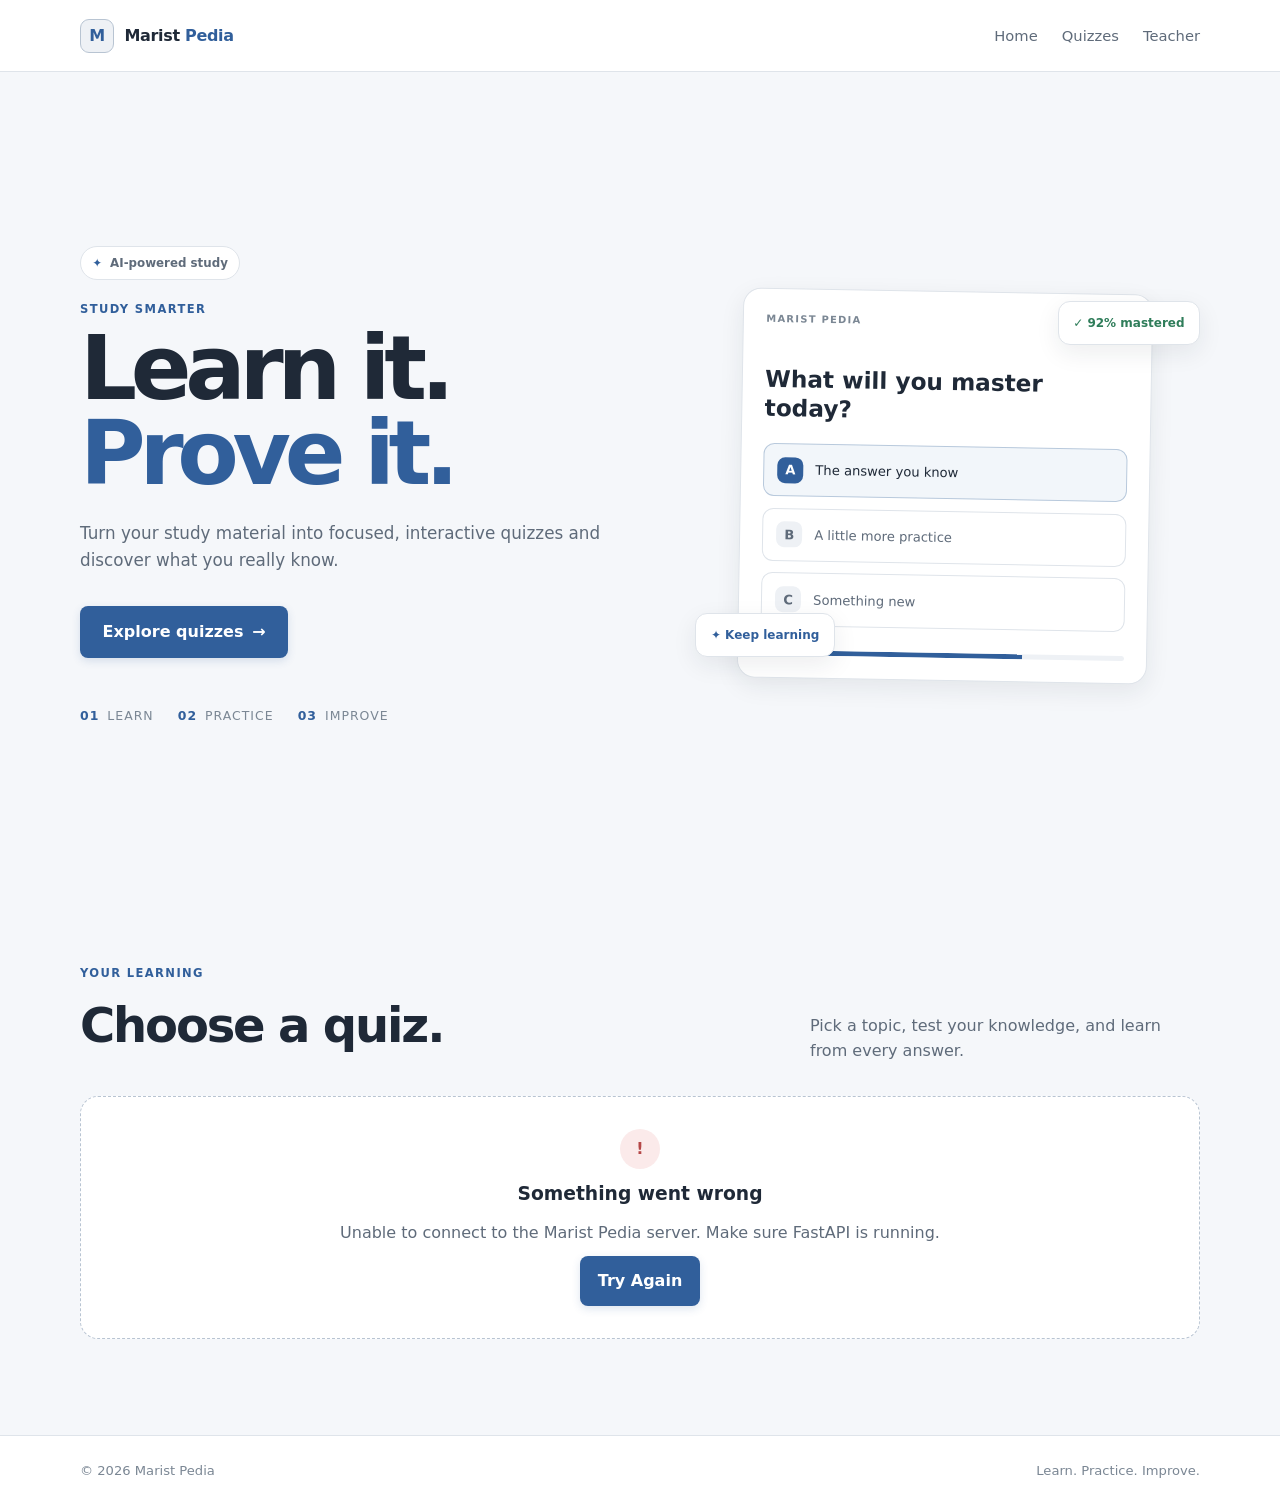
==== commit 741ef913: "feat(admin): add teacher quiz and document management" ====
--- a/frontend/index.html
+++ b/frontend/index.html
@@ -21,6 +21,7 @@
             <nav class="main-nav" aria-label="Main navigation">
                 <a href="#home">Home</a>
                 <a href="#quizzes">Quizzes</a>
+                <a href="admin.html">Teacher</a>
             </nav>
         </div>
     </header>
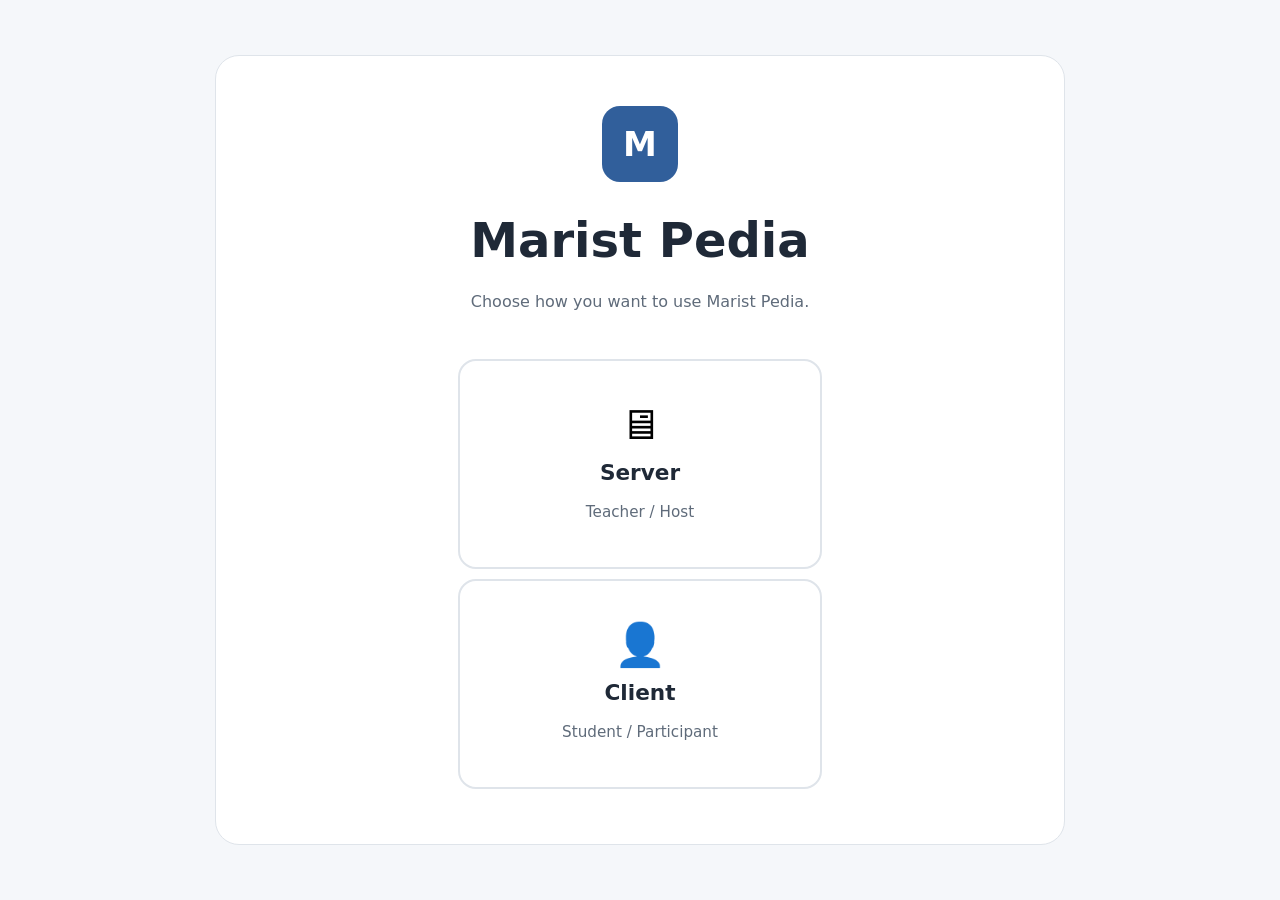
==== commit 12df68af: "feat(desktop): add Marist Pedia desktop shell" ====
--- a/frontend/index.html
+++ b/frontend/index.html
@@ -2,155 +2,176 @@
 <html lang="en">
 <head>
     <meta charset="UTF-8">
-    <meta name="viewport" content="width=device-width, initial-scale=1.0">
-    <meta name="description" content="Marist Pedia - Turn your study material into interactive quizzes.">
-    <title>Marist Pedia — Study Smarter</title>
+
+    <meta
+        name="viewport"
+        content="width=device-width, initial-scale=1.0"
+    >
+
+    <meta
+        name="description"
+        content="Marist Pedia desktop quiz application."
+    >
+
+    <title>Marist Pedia</title>
+
     <link rel="stylesheet" href="css/reset.css">
     <link rel="stylesheet" href="css/variables.css">
     <link rel="stylesheet" href="css/global.css">
     <link rel="stylesheet" href="css/components.css">
     <link rel="stylesheet" href="css/style.css">
 </head>
+
 <body>
-    <header class="site-header">
-        <div class="container header-content">
-            <a href="#home" class="logo" aria-label="Marist Pedia home">
-                <span class="logo-mark" aria-hidden="true">M</span>
-                <span>Marist <strong>Pedia</strong></span>
-            </a>
-            <nav class="main-nav" aria-label="Main navigation">
-                <a href="#home">Home</a>
-                <a href="#quizzes">Quizzes</a>
-                <a href="admin.html">Teacher</a>
-            </nav>
-        </div>
-    </header>
 
     <main id="app">
-        <section id="home" class="page-section hero-section">
-            <div class="container hero">
-                <div class="hero-content">
-                    <div class="hero-badge"><span aria-hidden="true">✦</span> AI-powered study</div>
-                    <p class="eyebrow">Study smarter</p>
-                    <h1>Learn it.<br><span class="highlight">Prove it.</span></h1>
-                    <p class="hero-description">
-                        Turn your study material into focused, interactive quizzes and discover what you really know.
+
+        <!--
+            Starter screen.
+
+            The user chooses whether this computer will operate
+            as the quiz Server or as a Client.
+        -->
+        <section
+            id="starter-screen"
+            class="starter-screen"
+            aria-labelledby="starter-title"
+        >
+
+            <div class="starter-card">
+
+                <div class="starter-brand">
+                    <div
+                        class="starter-logo"
+                        aria-hidden="true"
+                    >
+                        M
+                    </div>
+
+                    <h1 id="starter-title">
+                        Marist Pedia
+                    </h1>
+
+                    <p>
+                        Choose how you want to use Marist Pedia.
                     </p>
-                    <div class="hero-actions">
-                        <button id="get-started-btn" class="button button-primary button-large" type="button">
-                            Explore quizzes <span aria-hidden="true">→</span>
-                        </button>
-                    </div>
-                    <div class="hero-stats" aria-label="App features">
-                        <span><strong>01</strong> Learn</span>
-                        <span><strong>02</strong> Practice</span>
-                        <span><strong>03</strong> Improve</span>
-                    </div>
                 </div>
-                <div class="hero-visual" aria-hidden="true">
-                    <div class="floating-card floating-card-main">
-                        <div class="visual-top"><span>MARIST PEDIA</span><span>QUIZ</span></div>
-                        <div class="visual-question">What will you master today?</div>
-                        <div class="visual-option active"><span>A</span> The answer you know</div>
-                        <div class="visual-option"><span>B</span> A little more practice</div>
-                        <div class="visual-option"><span>C</span> Something new</div>
-                        <div class="visual-progress"><span></span></div>
-                    </div>
-                    <div class="floating-chip chip-score">✓  92% mastered</div>
-                    <div class="floating-chip chip-streak">✦ Keep learning</div>
-                </div>
+
+
+                <!-- Server mode -->
+                <button
+                    id="server-mode-btn"
+                    class="role-card"
+                    type="button"
+                >
+                    <span
+                        class="role-icon"
+                        aria-hidden="true"
+                    >
+                        🖥
+                    </span>
+
+                    <span class="role-title">
+                        Server
+                    </span>
+
+                    <span class="role-description">
+                        Teacher / Host
+                    </span>
+                </button>
+
+
+                <!-- Client mode -->
+                <button
+                    id="client-mode-btn"
+                    class="role-card"
+                    type="button"
+                >
+                    <span
+                        class="role-icon"
+                        aria-hidden="true"
+                    >
+                        👤
+                    </span>
+
+                    <span class="role-title">
+                        Client
+                    </span>
+
+                    <span class="role-description">
+                        Student / Participant
+                    </span>
+                </button>
+
+            </div>
+
+        </section>
+
+
+        <!--
+            Server screens will be added in later steps.
+            Keeping this container now gives us a clean place
+            for the Server application to take over.
+        -->
+        <section
+            id="server-screen"
+            class="application-screen hidden"
+            aria-hidden="true"
+        >
+            <div class="screen-placeholder">
+
+                <h1>Server Mode</h1>
+
+                <p>
+                    The Server home screen will be built next.
+                </p>
+
+                <button
+                    id="server-back-btn"
+                    class="button button-secondary"
+                    type="button"
+                >
+                    Back
+                </button>
+
             </div>
         </section>
 
-        <section id="quizzes" class="page-section quiz-library-section">
-            <div class="container">
-                <div class="section-heading">
-                    <div>
-                        <p class="eyebrow">Your learning</p>
-                        <h2>Choose a quiz.</h2>
-                    </div>
-                    <p>Pick a topic, test your knowledge, and learn from every answer.</p>
-                </div>
-                <div id="quiz-list" class="quiz-grid" aria-live="polite" aria-busy="true">
-                    <div class="loading-state" role="status">
-                        <div class="spinner" aria-hidden="true"></div>
-                        <p>Loading quizzes...</p>
-                    </div>
-                </div>
+
+        <!--
+            Client screens will be added in later steps.
+        -->
+        <section
+            id="client-screen"
+            class="application-screen hidden"
+            aria-hidden="true"
+        >
+            <div class="screen-placeholder">
+
+                <h1>Client Mode</h1>
+
+                <p>
+                    The Client connection screen will be built next.
+                </p>
+
+                <button
+                    id="client-back-btn"
+                    class="button button-secondary"
+                    type="button"
+                >
+                    Back
+                </button>
+
             </div>
         </section>
 
-        <section id="quiz-screen" class="page-section quiz-screen-section hidden" aria-labelledby="quiz-title">
-            <div class="container quiz-container">
-                <div class="quiz-header">
-                    <button id="back-to-quizzes-btn" class="button button-ghost" type="button">← Exit quiz</button>
-                    <div class="quiz-session-info">
-                        <span id="quiz-status">0 answered</span>
-                        <span class="session-dot" aria-hidden="true"></span>
-                        <span id="quiz-progress">Question 1 of 5</span>
-                    </div>
-                </div>
-
-                <div class="progress-track">
-                    <div id="quiz-progress-bar" class="progress-bar" role="progressbar" aria-label="Quiz progress" aria-valuemin="0" aria-valuemax="100" aria-valuenow="0"></div>
-                </div>
-
-                <div id="question-navigator" class="question-navigator" aria-label="Question navigation"></div>
-
-                <article class="quiz-panel">
-                    <div class="quiz-panel-header">
-                        <div>
-                            <p class="eyebrow">Current quiz</p>
-                            <h1 id="quiz-title">Quiz</h1>
-                            <p id="quiz-subtitle" class="quiz-subtitle">Choose the best answer.</p>
-                        </div>
-                        <span id="question-difficulty" class="difficulty-badge" data-difficulty="medium">Medium</span>
-                    </div>
-
-                    <div class="question-area">
-                        <div class="question-label">Question</div>
-                        <h2 id="question-text" class="question-text" tabindex="-1">Question text</h2>
-                        <div id="answer-options" class="answer-options" role="radiogroup" aria-label="Answer choices"></div>
-                    </div>
-
-                    <div class="quiz-navigation">
-                        <button id="previous-question-btn" class="button button-secondary" type="button">← Previous</button>
-                        <button id="next-question-btn" class="button button-primary" type="button">Next <span aria-hidden="true">→</span></button>
-                        <button id="submit-quiz-btn" class="button button-success hidden" type="button">Submit quiz <span aria-hidden="true">✓</span></button>
-                    </div>
-                    <p class="keyboard-hint">Tip: use <kbd>←</kbd> <kbd>→</kbd> to move between questions.</p>
-                </article>
-            </div>
-        </section>
-
-        <section id="results-screen" class="page-section results-section hidden" aria-labelledby="results-title">
-            <div class="container results-container">
-                <div class="results-card">
-                    <div class="result-celebration" aria-hidden="true">✦</div>
-                    <p class="eyebrow">Quiz complete</p>
-                    <h1 id="results-title">Your Results</h1>
-                    <p id="result-message" class="result-message">Nice work.</p>
-                    <div class="score-display" aria-live="polite">
-                        <span id="score-percentage" class="score-percentage">0%</span>
-                        <p id="score-summary">You answered 0 out of 0 questions correctly.</p>
-                    </div>
-                    <div id="results-review" class="results-review" aria-live="polite"></div>
-                    <div class="results-actions">
-                        <button id="retry-quiz-btn" class="button button-primary" type="button">Try again <span aria-hidden="true">↻</span></button>
-                        <button id="results-back-btn" class="button button-secondary" type="button">Back to quizzes</button>
-                    </div>
-                </div>
-            </div>
-        </section>
     </main>
 
-    <footer class="site-footer">
-        <div class="container footer-content">
-            <span>© 2026 Marist Pedia</span>
-            <span>Learn. Practice. Improve.</span>
-        </div>
-    </footer>
 
-    <script type="module" src="js/app.js"></script>
+    <script
+        type="module"
+        src="js/app.js"
+    ></script>
+
 </body>
-</html>
+</html>
--- a/frontend/css/style.css
+++ b/frontend/css/style.css
@@ -1,73 +1,222 @@
-.hero-section { min-height: calc(100vh - var(--header-height)); display: grid; align-items: center; padding-block: 5rem; }
-.hero { display: grid; grid-template-columns: 1.02fr 0.98fr; align-items: center; gap: 5rem; }
-.hero-badge { display: inline-flex; align-items: center; gap: 0.5rem; margin-bottom: 1.25rem; padding: 0.4rem 0.7rem; border: 1px solid var(--color-border); border-radius: var(--radius-pill); background: var(--color-surface); color: var(--color-text-muted); font-size: 0.74rem; font-weight: 750; }
-.hero-badge span { color: var(--color-primary); }
-.hero h1 { margin-top: 0.45rem; font-size: clamp(3.4rem, 7vw, 6.2rem); line-height: 0.95; letter-spacing: -0.07em; }
-.highlight { color: var(--color-primary); }
-.hero-description { max-width: 560px; margin-top: 1.5rem; color: var(--color-text-muted); font-size: 1.05rem; }
-.hero-actions { margin-top: 2rem; }
-.hero-stats { display: flex; flex-wrap: wrap; gap: 1.5rem; margin-top: 3rem; color: var(--color-text-soft); font-size: 0.78rem; text-transform: uppercase; letter-spacing: 0.08em; }
-.hero-stats span { display: flex; align-items: center; gap: 0.5rem; }
-.hero-stats strong { color: var(--color-primary); }
-.hero-visual { position: relative; min-height: 450px; display: grid; place-items: center; }
-.floating-card-main { width: min(100%, 410px); padding: 1.4rem; border: 1px solid var(--color-border); border-radius: var(--radius-large); background: var(--color-surface); box-shadow: var(--shadow-card); transform: rotate(1deg); }
-.visual-top { display: flex; justify-content: space-between; color: var(--color-text-soft); font-size: 0.62rem; font-weight: 800; letter-spacing: 0.13em; }
-.visual-top span:last-child { color: var(--color-primary); }
-.visual-question { margin: 2.3rem 0 1.3rem; font-size: 1.45rem; font-weight: 750; line-height: 1.25; }
-.visual-option { display: flex; align-items: center; gap: 0.75rem; margin-top: 0.7rem; padding: 0.8rem; border: 1px solid var(--color-border); border-radius: 11px; color: var(--color-text-muted); font-size: 0.82rem; }
-.visual-option span { display: grid; place-items: center; width: 26px; height: 26px; border-radius: 8px; background: var(--color-bg-soft); font-weight: 800; }
-.visual-option.active { border-color: #b8c9dc; background: #f2f6fa; color: var(--color-text); }
-.visual-option.active span { background: var(--color-primary); color: #fff; }
-.visual-progress { height: 5px; margin-top: 1.5rem; overflow: hidden; border-radius: var(--radius-pill); background: var(--color-bg-soft); }
-.visual-progress span { display: block; width: 72%; height: 100%; background: var(--color-primary); }
-.floating-chip { position: absolute; padding: 0.7rem 0.9rem; border: 1px solid var(--color-border); border-radius: 12px; background: var(--color-surface); box-shadow: var(--shadow-card); font-size: 0.75rem; font-weight: 750; }
-.chip-score { top: 9%; right: 0; color: var(--color-success); }
-.chip-streak { bottom: 12%; left: 1%; color: var(--color-primary); }
-.quiz-library-section { padding-top: 4rem; }
-.section-heading { display: flex; align-items: end; justify-content: space-between; gap: 2rem; margin-bottom: 2rem; }
-.section-heading h2 { margin-top: 0.3rem; font-size: clamp(2rem, 4vw, 3rem); letter-spacing: -0.045em; }
-.section-heading > p { max-width: 390px; color: var(--color-text-muted); }
-.quiz-screen-section { min-height: calc(100vh - var(--header-height)); padding-top: 2.5rem; }
-.quiz-container { max-width: 900px; }
-.quiz-header { display: flex; align-items: center; justify-content: space-between; gap: 1rem; }
-.quiz-session-info { display: inline-flex; align-items: center; gap: 0.55rem; color: var(--color-text-soft); font-size: 0.8rem; }
-.session-dot { width: 4px; height: 4px; border-radius: 50%; background: var(--color-text-soft); }
-.progress-track { height: 5px; margin-top: 1.2rem; overflow: hidden; border-radius: var(--radius-pill); background: var(--color-bg-soft); }
-.progress-bar { width: 0; height: 100%; border-radius: inherit; background: var(--color-primary); transition: width 220ms ease; }
-.question-navigator { display: flex; flex-wrap: wrap; gap: 0.45rem; margin: 1.2rem 0; }
-.question-dot { width: 32px; height: 32px; border: 1px solid var(--color-border); border-radius: 9px; background: var(--color-surface); color: var(--color-text-soft); font-size: 0.72rem; font-weight: 800; transition: 160ms ease; }
-.question-dot:hover { border-color: var(--color-primary); color: var(--color-primary); }
-.question-dot.current { border-color: var(--color-primary); background: #eef3f8; color: var(--color-primary); }
-.question-dot.answered:not(.current) { border-color: #bcdccc; color: var(--color-success); }
-.quiz-panel { margin-top: 0.5rem; padding: clamp(1.4rem, 4vw, 2.5rem); border: 1px solid var(--color-border); border-radius: var(--radius-large); background: var(--color-surface); box-shadow: var(--shadow-card); }
-.quiz-panel-header { display: flex; align-items: start; justify-content: space-between; gap: 1rem; padding-bottom: 1.5rem; border-bottom: 1px solid var(--color-border); }
-.quiz-panel-header h1 { margin-top: 0.25rem; font-size: clamp(1.5rem, 4vw, 2rem); letter-spacing: -0.035em; }
-.quiz-subtitle { margin-top: 0.2rem; color: var(--color-text-soft); font-size: 0.84rem; }
-.question-area { padding: 2.5rem 0; }
-.question-label { margin-bottom: 0.7rem; color: var(--color-text-soft); font-size: 0.72rem; font-weight: 800; letter-spacing: 0.12em; text-transform: uppercase; }
-.question-text { max-width: 760px; font-size: clamp(1.45rem, 3vw, 2.1rem); line-height: 1.3; letter-spacing: -0.03em; }
-.answer-options { display: grid; gap: 0.75rem; margin-top: 2rem; }
-.answer-option { display: grid; grid-template-columns: 40px 1fr 22px; align-items: center; gap: 0.8rem; width: 100%; padding: 0.85rem; border: 1px solid var(--color-border); border-radius: 12px; background: var(--color-surface); color: var(--color-text); text-align: left; transition: transform 160ms ease, border-color 160ms ease, background 160ms ease; }
-.answer-option:hover { transform: translateX(2px); border-color: var(--color-border-strong); background: var(--color-surface-hover); }
-.answer-option.selected { border-color: #9eb3cb; background: #f2f6fa; box-shadow: 0 0 0 1px #d9e2eb; }
-.answer-letter { display: grid; place-items: center; width: 40px; height: 40px; border-radius: 10px; background: var(--color-bg-soft); color: var(--color-text-muted); font-weight: 850; }
-.answer-option.selected .answer-letter { background: var(--color-primary); color: #fff; }
-.answer-text { font-size: 0.92rem; line-height: 1.45; }
-.answer-check { color: transparent; font-weight: 900; }
-.answer-option.selected .answer-check { color: var(--color-primary); }
-.quiz-navigation { display: flex; justify-content: space-between; gap: 0.75rem; padding-top: 1.5rem; border-top: 1px solid var(--color-border); }
-.keyboard-hint { margin-top: 1rem; color: var(--color-text-soft); font-size: 0.72rem; text-align: center; }
-kbd { padding: 0.1rem 0.35rem; border: 1px solid var(--color-border); border-radius: 5px; background: var(--color-bg-soft); }
-.results-section { min-height: calc(100vh - var(--header-height)); }
-.results-container { max-width: 900px; }
-.results-card { padding: clamp(1.5rem, 5vw, 3rem); border: 1px solid var(--color-border); border-radius: var(--radius-large); background: var(--color-surface); box-shadow: var(--shadow-card); text-align: center; }
-.result-celebration { margin-bottom: 0.5rem; color: var(--color-primary); font-size: 2rem; }
-.results-card h1 { margin-top: 0.25rem; font-size: clamp(2.2rem, 5vw, 3.4rem); letter-spacing: -0.05em; }
-.result-message { margin-top: 0.5rem; color: var(--color-text-muted); }
-.score-display { margin: 2rem auto; padding: 2rem; border: 1px solid var(--color-border); border-radius: 18px; background: var(--color-bg-soft); }
-.score-percentage { display: block; font-size: clamp(4rem, 12vw, 7rem); line-height: 0.9; font-weight: 900; letter-spacing: -0.08em; color: var(--color-primary); }
-.score-display p { margin-top: 1rem; color: var(--color-text-muted); }
-.results-review { display: grid; gap: 0.8rem; text-align: left; }
-.results-actions { display: flex; justify-content: center; flex-wrap: wrap; gap: 0.75rem; margin-top: 2rem; }
-@media (max-width: 850px) { .hero { grid-template-columns: 1fr; gap: 2rem; } .hero-visual { min-height: 380px; } .quiz-grid { grid-template-columns: repeat(2, minmax(0, 1fr)); } }
-@media (max-width: 620px) { .page-section { padding: 4rem 0; } .main-nav { gap: 0.9rem; } .hero h1 { font-size: clamp(3rem, 18vw, 5rem); } .hero-visual { min-height: 330px; } .floating-card-main { width: 92%; } .chip-score { right: -2%; } .chip-streak { left: -2%; } .section-heading { align-items: start; flex-direction: column; } .quiz-grid { grid-template-columns: 1fr; } .quiz-header { align-items: start; flex-direction: column; } .quiz-panel-header { flex-direction: column; } .difficulty-badge { align-self: flex-start; } .quiz-navigation .button { flex: 1; } .answer-option { grid-template-columns: 36px 1fr 18px; } .answer-letter { width: 36px; height: 36px; } .result-answer-row { flex-direction: column; gap: 0.2rem; } .result-answer-row strong { text-align: left; } .footer-content { flex-direction: column; } }
+/*
+ * Marist Pedia starter screen.
+ *
+ * This creates the first screen the user sees when
+ * opening the desktop application.
+ */
+
+.starter-screen {
+    min-height: 100vh;
+
+    display: flex;
+    align-items: center;
+    justify-content: center;
+
+    padding: 40px;
+}
+
+
+.starter-card {
+    width: min(850px, 100%);
+
+    padding: 50px;
+
+    text-align: center;
+
+    background: var(--color-surface);
+
+    border: 1px solid var(--color-border);
+
+    border-radius: 24px;
+
+    box-shadow: var(--shadow-lg);
+}
+
+
+.starter-brand {
+    margin-bottom: 40px;
+}
+
+
+.starter-logo {
+    width: 76px;
+    height: 76px;
+
+    margin: 0 auto 20px;
+
+    display: flex;
+    align-items: center;
+    justify-content: center;
+
+    border-radius: 18px;
+
+    background: var(--color-primary);
+
+    color: white;
+
+    font-size: 34px;
+    font-weight: 700;
+}
+
+
+.starter-brand h1 {
+    margin: 0 0 10px;
+
+    font-size: clamp(2rem, 5vw, 3rem);
+}
+
+
+.starter-brand p {
+    margin: 0;
+
+    color: var(--color-text-muted);
+
+    font-size: 1rem;
+}
+
+
+/*
+ * The Server and Client choices are large clickable cards.
+ */
+.role-card {
+    width: calc(50% - 10px);
+
+    min-height: 210px;
+
+    display: inline-flex;
+
+    flex-direction: column;
+
+    align-items: center;
+    justify-content: center;
+
+    gap: 10px;
+
+    padding: 30px;
+
+    margin: 5px;
+
+    background: var(--color-surface);
+
+    border: 2px solid var(--color-border);
+
+    border-radius: 18px;
+
+    cursor: pointer;
+
+    transition:
+        transform 0.2s ease,
+        border-color 0.2s ease,
+        box-shadow 0.2s ease;
+}
+
+
+.role-card:hover {
+    transform: translateY(-3px);
+
+    border-color: var(--color-primary);
+
+    box-shadow: var(--shadow-md);
+}
+
+
+.role-card:focus-visible {
+    outline: 3px solid var(--color-primary);
+
+    outline-offset: 3px;
+}
+
+
+.role-icon {
+    font-size: 42px;
+
+    line-height: 1;
+}
+
+
+.role-title {
+    font-size: 1.35rem;
+
+    font-weight: 700;
+
+    color: var(--color-text);
+}
+
+
+.role-description {
+    color: var(--color-text-muted);
+
+    font-size: 0.95rem;
+}
+
+
+/*
+ * Temporary application-screen layout.
+ *
+ * These placeholders will be replaced with the real
+ * Server Home and Client screens.
+ */
+.application-screen {
+    min-height: 100vh;
+
+    display: flex;
+
+    align-items: center;
+    justify-content: center;
+
+    padding: 40px;
+}
+
+
+.screen-placeholder {
+    width: min(600px, 100%);
+
+    padding: 50px;
+
+    text-align: center;
+
+    background: var(--color-surface);
+
+    border: 1px solid var(--color-border);
+
+    border-radius: 20px;
+
+    box-shadow: var(--shadow-lg);
+}
+
+
+.screen-placeholder h1 {
+    margin-top: 0;
+}
+
+
+.screen-placeholder p {
+    margin-bottom: 30px;
+
+    color: var(--color-text-muted);
+}
+
+
+/*
+ * Hide screens when they are not active.
+ */
+.hidden {
+    display: none !important;
+}
+
+
+/*
+ * On small screens, stack Server and Client vertically.
+ */
+@media (max-width: 700px) {
+
+    .starter-card {
+        padding: 30px 20px;
+    }
+
+    .role-card {
+        width: 100%;
+
+        margin: 5px 0;
+    }
+}
